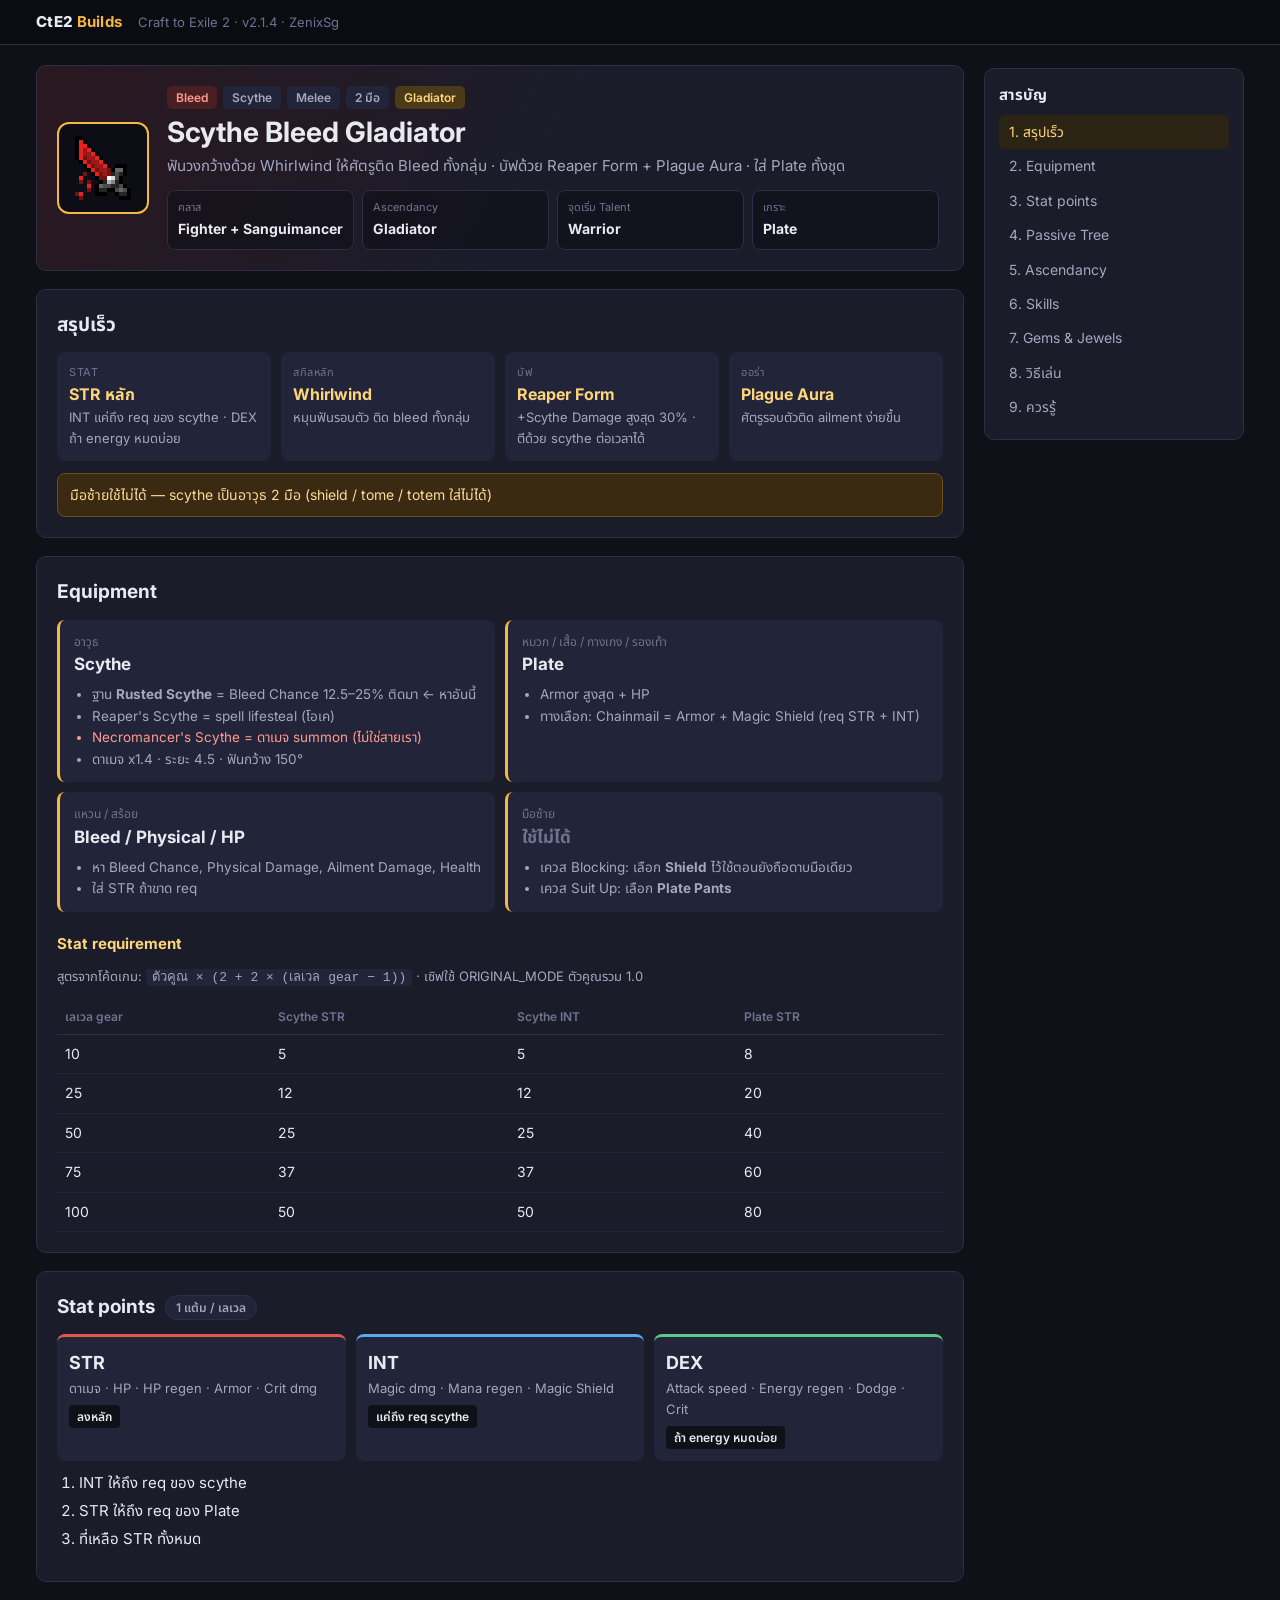
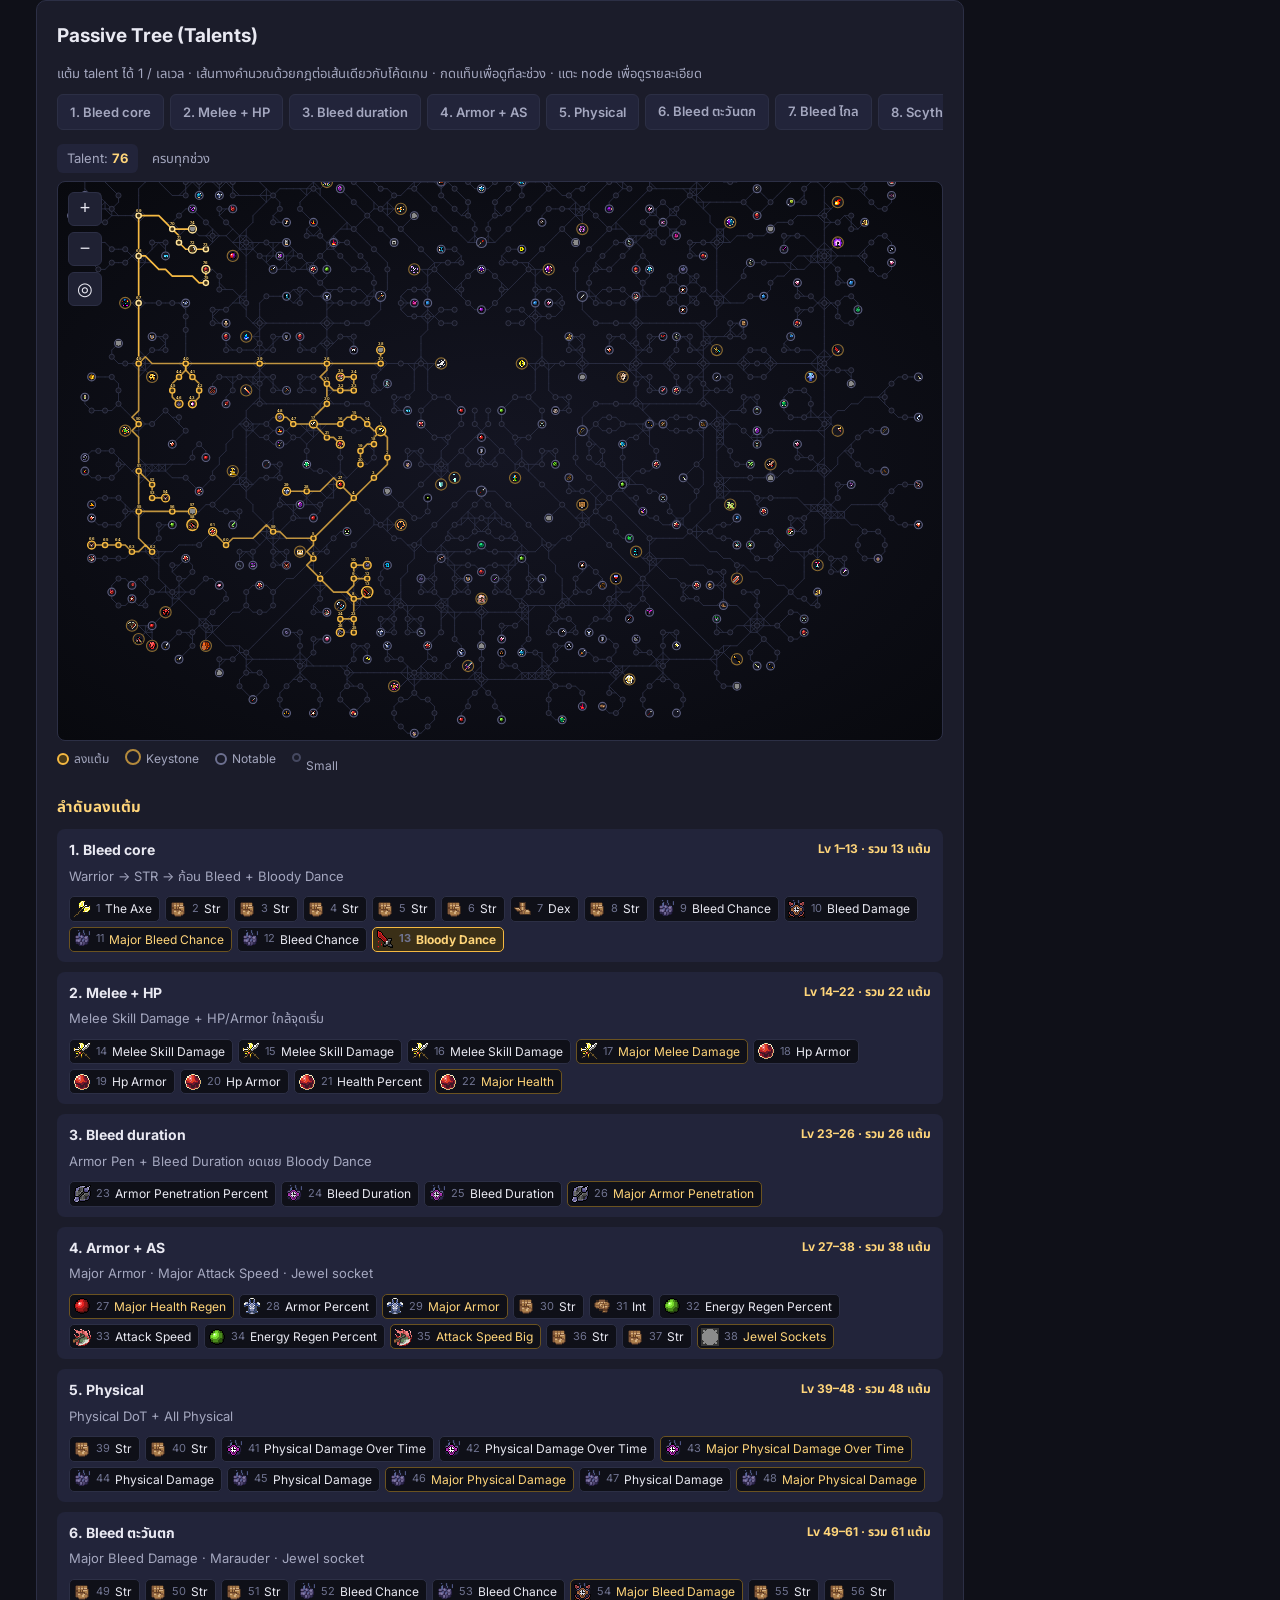
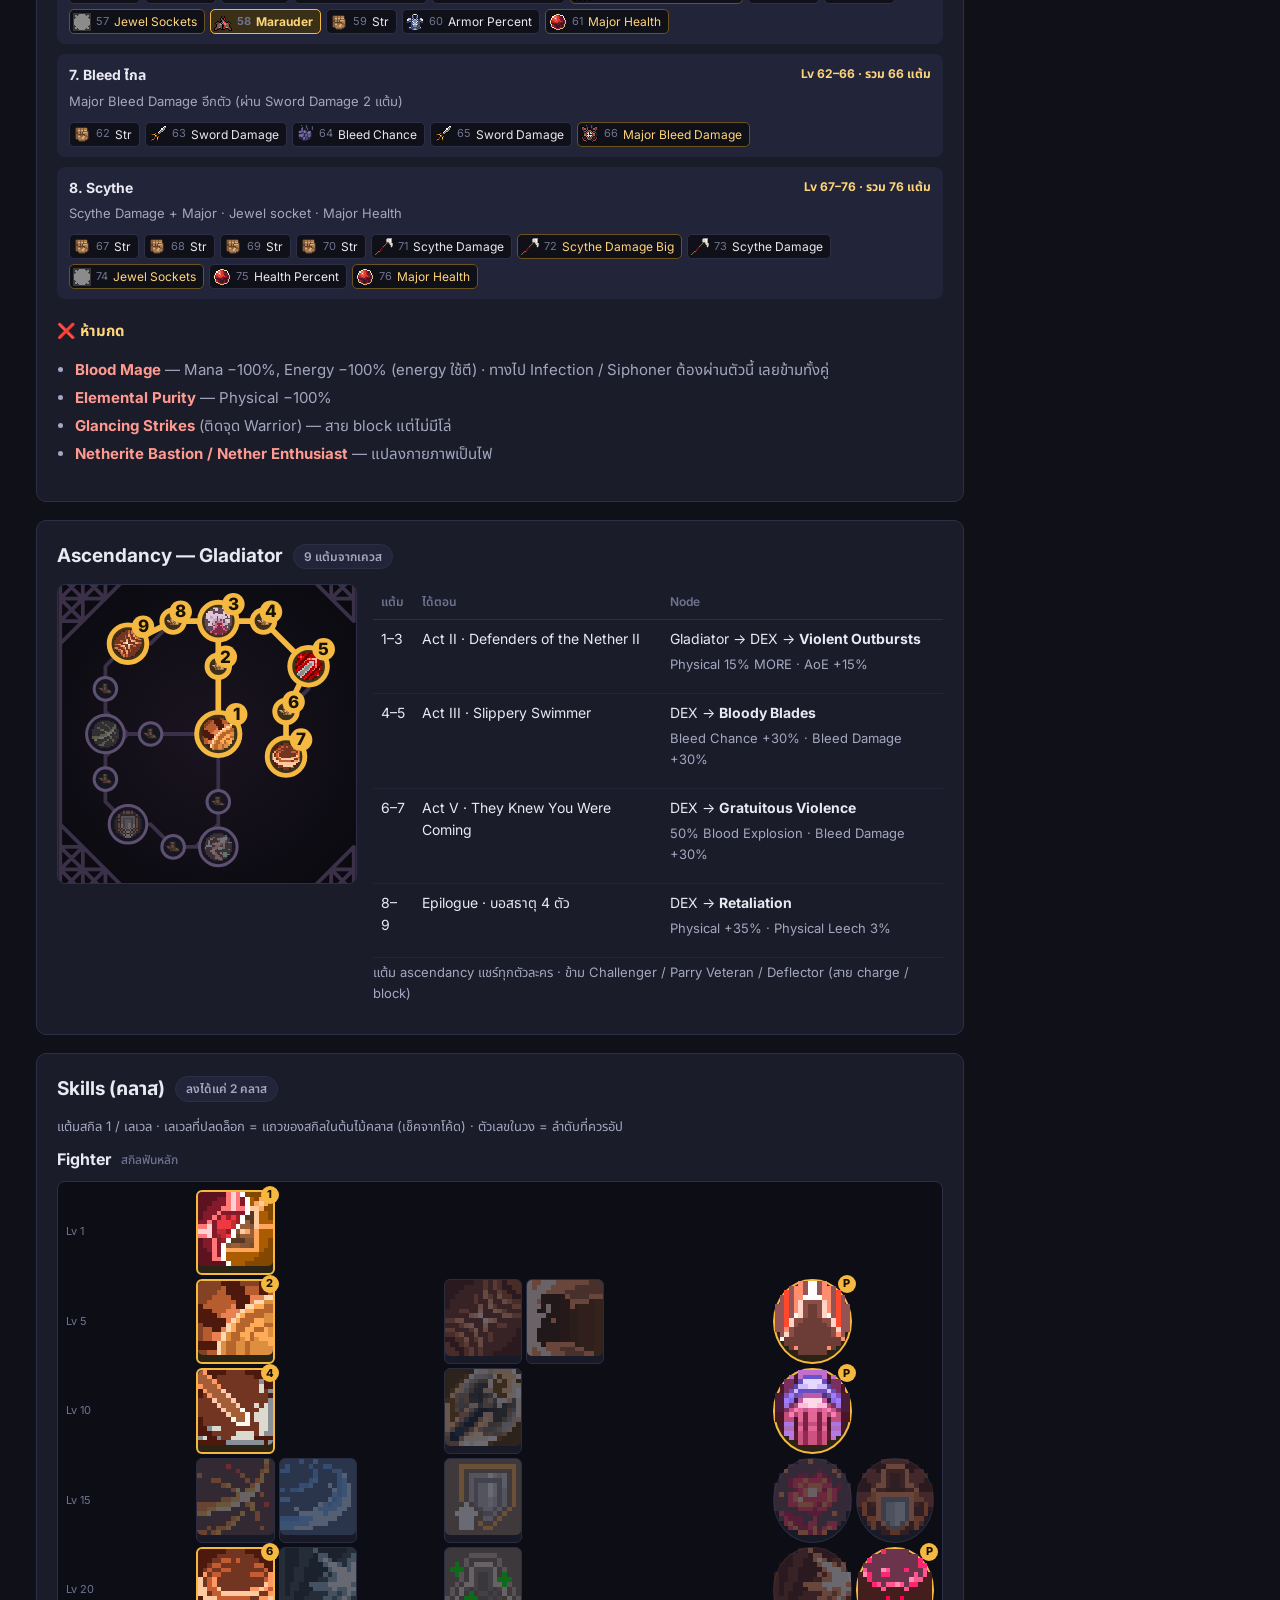
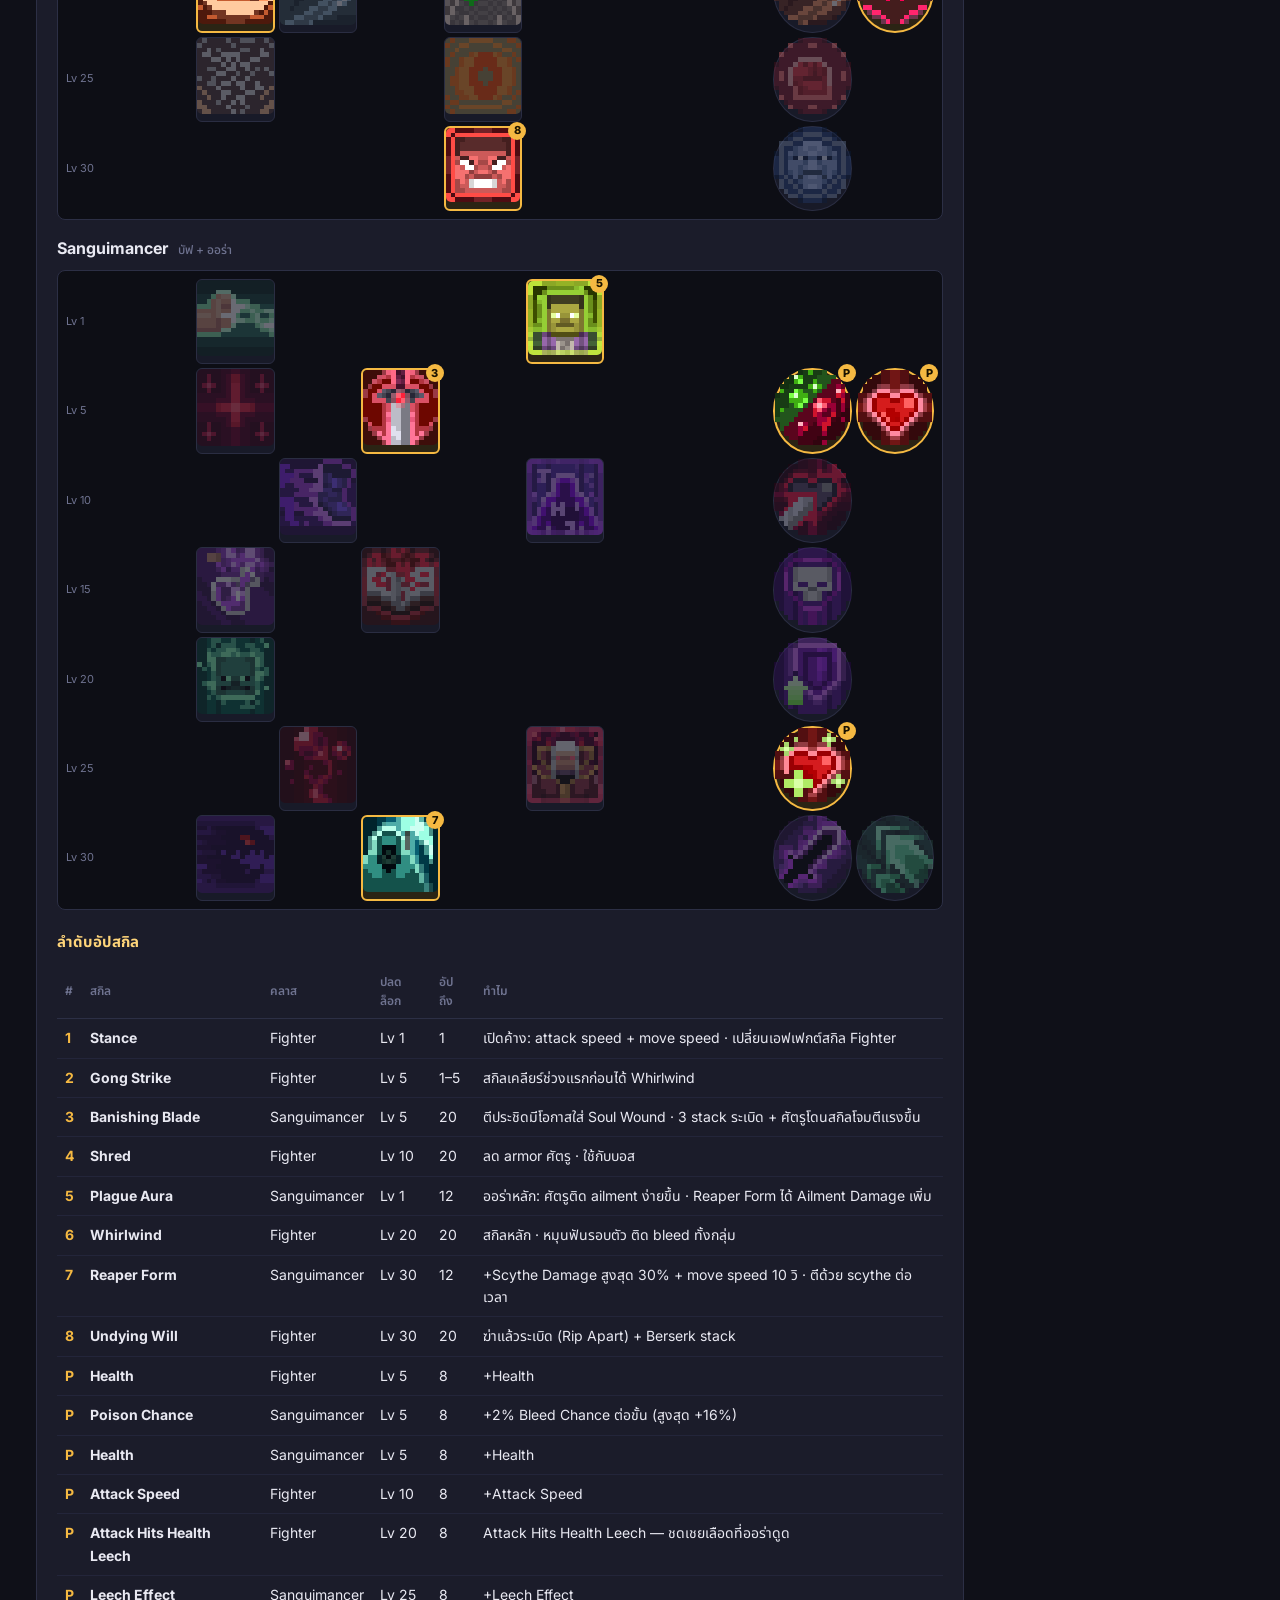
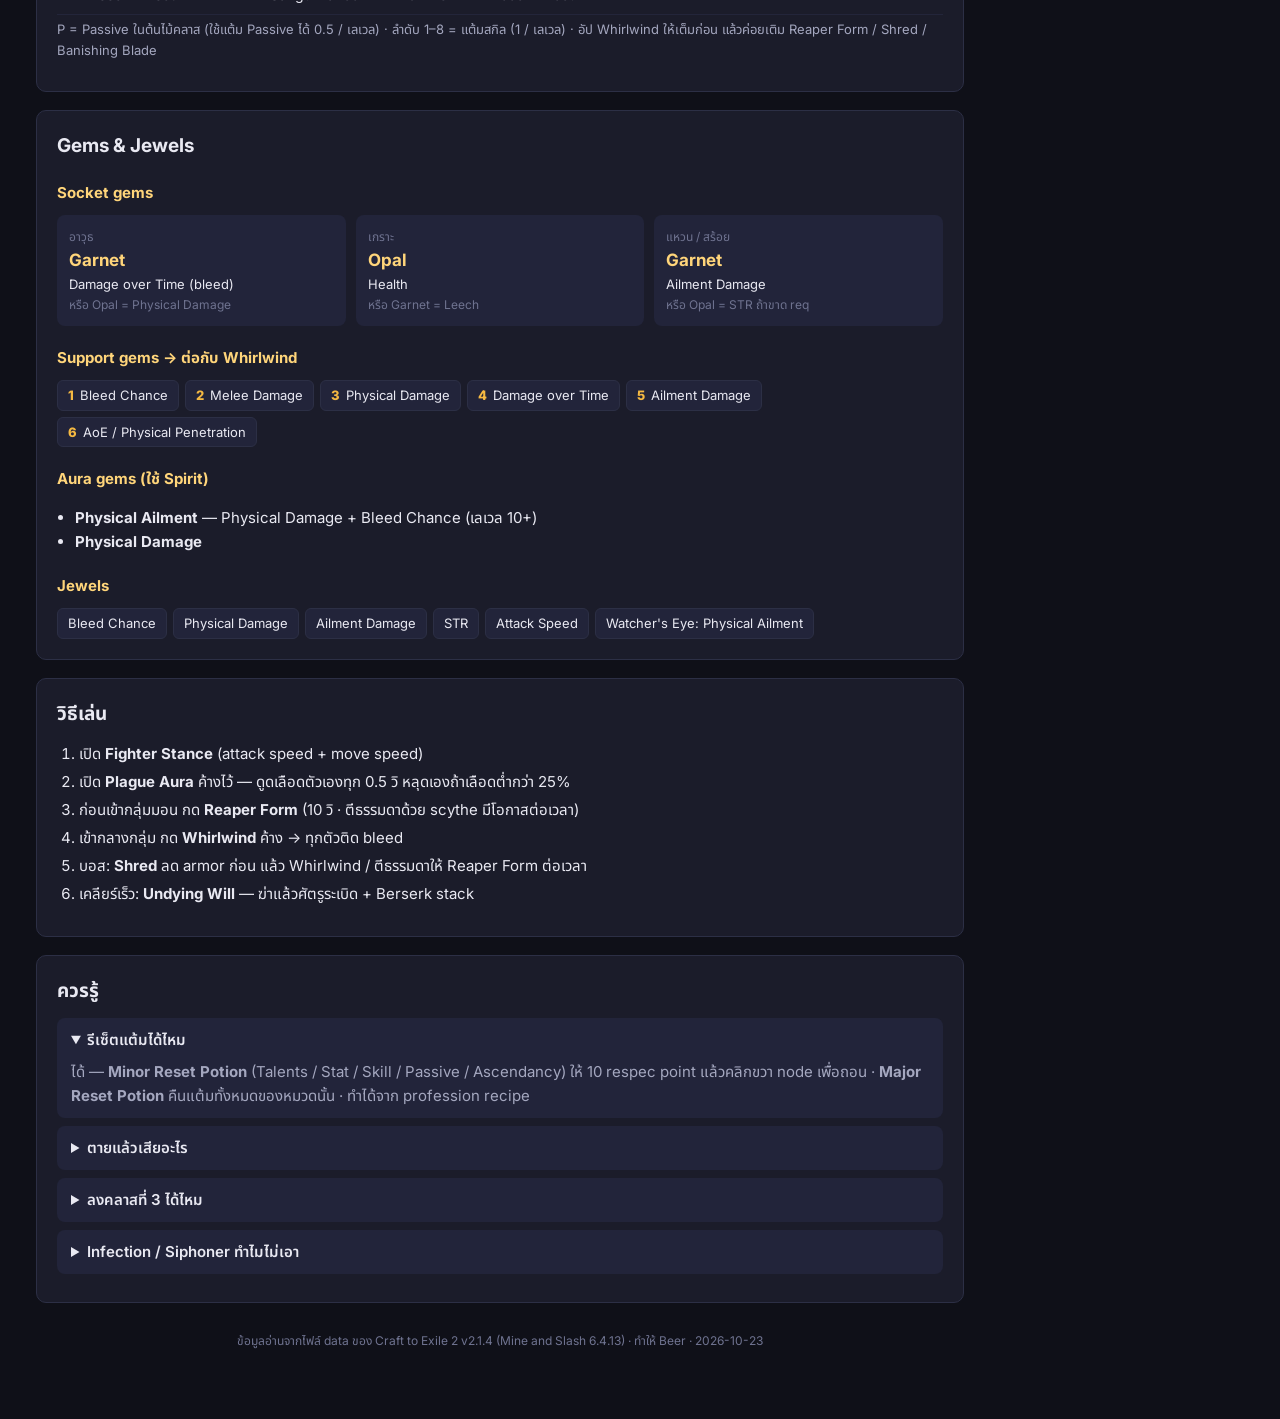
==== index.html @ 832d6544 "CtE2 scythe bleed gladiator build page Co-Authored-By: Claude Opus 5.5 <noreply@anthropic.com>" ====
<!doctype html>
<html lang="th">
<head>
<meta charset="utf-8">
<meta name="viewport" content="width=device-width, initial-scale=1">
<title>Scythe Bleed Gladiator — CtE2</title>
<meta name="description" content="Craft to Exile 2 build: Scythe Bleed Gladiator (Fighter + Sanguimancer)">
<link rel="preconnect" href="https://fonts.googleapis.com">
<link href="https://fonts.googleapis.com/css2?family=Inter:wght@400;500;600;700;800&family=Noto+Sans+Thai:wght@400;500;600;700&display=swap" rel="stylesheet">
<link rel="stylesheet" href="style.css">
</head>
<body>
<header class="topbar">
  <div class="topbar-in">
    <span class="logo">CtE2 <b>Builds</b></span>
    <span class="crumb">Craft to Exile 2 · v2.1.4 · ZenixSg</span>
  </div>
</header>

<div class="layout">
<main>
  <section class="hero card">
    <div class="hero-icon"><img id="heroIcon" alt=""></div>
    <div class="hero-txt">
      <div class="tags"><span class="tag red">Bleed</span><span class="tag">Scythe</span><span class="tag">Melee</span><span class="tag">2 มือ</span><span class="tag gold">Gladiator</span></div>
      <h1>Scythe Bleed Gladiator</h1>
      <p class="sub">ฟันวงกว้างด้วย Whirlwind ให้ศัตรูติด Bleed ทั้งกลุ่ม · บัฟด้วย Reaper Form + Plague Aura · ใส่ Plate ทั้งชุด</p>
      <div class="meta">
        <div><span>คลาส</span><b>Fighter + Sanguimancer</b></div>
        <div><span>Ascendancy</span><b>Gladiator</b></div>
        <div><span>จุดเริ่ม Talent</span><b>Warrior</b></div>
        <div><span>เกราะ</span><b>Plate</b></div>
      </div>
    </div>
  </section>

  <section id="summary" class="card">
    <h2>สรุปเร็ว</h2>
    <div class="grid4">
      <div class="mini"><div class="k">Stat</div><div class="v">STR หลัก</div><div class="d">INT แค่ถึง req ของ scythe · DEX ถ้า energy หมดบ่อย</div></div>
      <div class="mini"><div class="k">สกิลหลัก</div><div class="v">Whirlwind</div><div class="d">หมุนฟันรอบตัว ติด bleed ทั้งกลุ่ม</div></div>
      <div class="mini"><div class="k">บัฟ</div><div class="v">Reaper Form</div><div class="d">+Scythe Damage สูงสุด 30% · ตีด้วย scythe ต่อเวลาได้</div></div>
      <div class="mini"><div class="k">ออร่า</div><div class="v">Plague Aura</div><div class="d">ศัตรูรอบตัวติด ailment ง่ายขึ้น</div></div>
    </div>
    <div class="note warn">มือซ้ายใช้ไม่ได้ — scythe เป็นอาวุธ 2 มือ (shield / tome / totem ใส่ไม่ได้)</div>
  </section>

  <section id="equipment" class="card">
    <h2>Equipment</h2>
    <div class="gear">
      <div class="slot"><div class="sl">อาวุธ</div><div class="sn">Scythe</div><ul><li>ฐาน <b>Rusted Scythe</b> = Bleed Chance 12.5–25% ติดมา ← หาอันนี้</li><li>Reaper's Scythe = spell lifesteal (โอเค)</li><li class="bad">Necromancer's Scythe = ดาเมจ summon (ไม่ใช่สายเรา)</li><li>ดาเมจ x1.4 · ระยะ 4.5 · ฟันกว้าง 150°</li></ul></div>
      <div class="slot"><div class="sl">หมวก / เสื้อ / กางเกง / รองเท้า</div><div class="sn">Plate</div><ul><li>Armor สูงสุด + HP</li><li>ทางเลือก: Chainmail = Armor + Magic Shield (req STR + INT)</li></ul></div>
      <div class="slot"><div class="sl">แหวน / สร้อย</div><div class="sn">Bleed / Physical / HP</div><ul><li>หา Bleed Chance, Physical Damage, Ailment Damage, Health</li><li>ใส่ STR ถ้าขาด req</li></ul></div>
      <div class="slot"><div class="sl">มือซ้าย</div><div class="sn dim">ใช้ไม่ได้</div><ul><li>เควส Blocking: เลือก <b>Shield</b> ไว้ใช้ตอนยังถือดาบมือเดียว</li><li>เควส Suit Up: เลือก <b>Plate Pants</b></li></ul></div>
    </div>
    <h3>Stat requirement</h3>
    <p class="small">สูตรจากโค้ดเกม: <code>ตัวคูณ × (2 + 2 × (เลเวล gear − 1))</code> · เซิฟใช้ ORIGINAL_MODE ตัวคูณรวม 1.0</p>
    <div class="tablewrap"><table class="tbl">
      <thead><tr><th>เลเวล gear</th><th>Scythe STR</th><th>Scythe INT</th><th>Plate STR</th></tr></thead>
      <tbody><tr><td>10</td><td>5</td><td>5</td><td>8</td></tr><tr><td>25</td><td>12</td><td>12</td><td>20</td></tr><tr><td>50</td><td>25</td><td>25</td><td>40</td></tr><tr><td>75</td><td>37</td><td>37</td><td>60</td></tr><tr><td>100</td><td>50</td><td>50</td><td>80</td></tr></tbody>
    </table></div>
  </section>

  <section id="stats" class="card">
    <h2>Stat points <span class="pill">1 แต้ม / เลเวล</span></h2>
    <div class="statrow">
      <div class="st str"><b>STR</b><span>ดาเมจ · HP · HP regen · Armor · Crit dmg</span><em>ลงหลัก</em></div>
      <div class="st int"><b>INT</b><span>Magic dmg · Mana regen · Magic Shield</span><em>แค่ถึง req scythe</em></div>
      <div class="st dex"><b>DEX</b><span>Attack speed · Energy regen · Dodge · Crit</span><em>ถ้า energy หมดบ่อย</em></div>
    </div>
    <ol class="steps"><li>INT ให้ถึง req ของ scythe</li><li>STR ให้ถึง req ของ Plate</li><li>ที่เหลือ STR ทั้งหมด</li></ol>
  </section>

  <section id="tree" class="card">
    <h2>Passive Tree (Talents)</h2>
    <p class="small">แต้ม talent ได้ 1 / เลเวล · เส้นทางคำนวณด้วยกฎต่อเส้นเดียวกับโค้ดเกม · กดแท็บเพื่อดูทีละช่วง · แตะ node เพื่อดูรายละเอียด</p>
    <div class="tabs" id="phaseTabs"></div>
    <div class="counter"><span>Talent: <b id="ptCount">0</b></span><span id="phaseDesc"></span></div>
    <div class="treebox" id="treeBox">
      <div class="zoom"><button data-z="in" aria-label="ซูมเข้า">+</button><button data-z="out" aria-label="ซูมออก">−</button><button data-z="fit" aria-label="จัดกลาง">◎</button></div>
      <svg id="treeSvg" xmlns="http://www.w3.org/2000/svg"></svg>
    </div>
    <div class="legend"><span><i class="lg alloc"></i>ลงแต้ม</span><span><i class="lg major"></i>Keystone</span><span><i class="lg notable"></i>Notable</span><span><i class="lg small"></i>Small</span></div>
    <h3>ลำดับลงแต้ม</h3>
    <div id="orderList" class="order"></div>
    <h3>❌ ห้ามกด</h3>
    <ul class="dont">
      <li><b>Blood Mage</b> — Mana −100%, Energy −100% (energy ใช้ตี) · ทางไป Infection / Siphoner ต้องผ่านตัวนี้ เลยข้ามทั้งคู่</li>
      <li><b>Elemental Purity</b> — Physical −100%</li>
      <li><b>Glancing Strikes</b> (ติดจุด Warrior) — สาย block แต่ไม่มีโล่</li>
      <li><b>Netherite Bastion / Nether Enthusiast</b> — แปลงกายภาพเป็นไฟ</li>
    </ul>
  </section>

  <section id="ascendancy" class="card">
    <h2>Ascendancy — Gladiator <span class="pill">9 แต้มจากเควส</span></h2>
    <div class="ascwrap">
      <svg id="ascSvg" xmlns="http://www.w3.org/2000/svg"></svg>
      <div class="ascinfo">
        <table class="tbl">
          <thead><tr><th>แต้ม</th><th>ได้ตอน</th><th>Node</th></tr></thead>
          <tbody>
            <tr><td>1–3</td><td>Act II · Defenders of the Nether II</td><td>Gladiator → DEX → <b>Violent Outbursts</b><div class="small">Physical 15% MORE · AoE +15%</div></td></tr>
            <tr><td>4–5</td><td>Act III · Slippery Swimmer</td><td>DEX → <b>Bloody Blades</b><div class="small">Bleed Chance +30% · Bleed Damage +30%</div></td></tr>
            <tr><td>6–7</td><td>Act V · They Knew You Were Coming</td><td>DEX → <b>Gratuitous Violence</b><div class="small">50% Blood Explosion · Bleed Damage +30%</div></td></tr>
            <tr><td>8–9</td><td>Epilogue · บอสธาตุ 4 ตัว</td><td>DEX → <b>Retaliation</b><div class="small">Physical +35% · Physical Leech 3%</div></td></tr>
          </tbody>
        </table>
        <p class="small">แต้ม ascendancy แชร์ทุกตัวละคร · ข้าม Challenger / Parry Veteran / Deflector (สาย charge / block)</p>
      </div>
    </div>
  </section>

  <section id="skills" class="card">
    <h2>Skills (คลาส) <span class="pill">ลงได้แค่ 2 คลาส</span></h2>
    <p class="small">แต้มสกิล 1 / เลเวล · เลเวลที่ปลดล็อก = แถวของสกิลในต้นไม้คลาส (เช็คจากโค้ด) · ตัวเลขในวง = ลำดับที่ควรอัป</p>
    <div id="schools"></div>
    <h3>ลำดับอัปสกิล</h3>
    <div class="tablewrap"><table class="tbl" id="skillPrio"></table></div>
  </section>

  <section id="gems" class="card">
    <h2>Gems &amp; Jewels</h2>
    <h3>Socket gems</h3>
    <div class="gemgrid">
      <div class="gem"><div class="gs">อาวุธ</div><b>Garnet</b><span>Damage over Time (bleed)</span><em>หรือ Opal = Physical Damage</em></div>
      <div class="gem"><div class="gs">เกราะ</div><b>Opal</b><span>Health</span><em>หรือ Garnet = Leech</em></div>
      <div class="gem"><div class="gs">แหวน / สร้อย</div><b>Garnet</b><span>Ailment Damage</span><em>หรือ Opal = STR ถ้าขาด req</em></div>
    </div>
    <h3>Support gems → ต่อกับ Whirlwind</h3>
    <ol class="chips"><li>Bleed Chance</li><li>Melee Damage</li><li>Physical Damage</li><li>Damage over Time</li><li>Ailment Damage</li><li>AoE / Physical Penetration</li></ol>
    <h3>Aura gems (ใช้ Spirit)</h3>
    <ul class="plain"><li><b>Physical Ailment</b> — Physical Damage + Bleed Chance (เลเวล 10+)</li><li><b>Physical Damage</b></li></ul>
    <h3>Jewels</h3>
    <ul class="chips"><li>Bleed Chance</li><li>Physical Damage</li><li>Ailment Damage</li><li>STR</li><li>Attack Speed</li><li>Watcher's Eye: Physical Ailment</li></ul>
  </section>

  <section id="howto" class="card">
    <h2>วิธีเล่น</h2>
    <ol class="steps">
      <li>เปิด <b>Fighter Stance</b> (attack speed + move speed)</li>
      <li>เปิด <b>Plague Aura</b> ค้างไว้ — ดูดเลือดตัวเองทุก 0.5 วิ หลุดเองถ้าเลือดต่ำกว่า 25%</li>
      <li>ก่อนเข้ากลุ่มมอน กด <b>Reaper Form</b> (10 วิ · ตีธรรมดาด้วย scythe มีโอกาสต่อเวลา)</li>
      <li>เข้ากลางกลุ่ม กด <b>Whirlwind</b> ค้าง → ทุกตัวติด bleed</li>
      <li>บอส: <b>Shred</b> ลด armor ก่อน แล้ว Whirlwind / ตีธรรมดาให้ Reaper Form ต่อเวลา</li>
      <li>เคลียร์เร็ว: <b>Undying Will</b> — ฆ่าแล้วศัตรูระเบิด + Berserk stack</li>
    </ol>
  </section>

  <section id="faq" class="card">
    <h2>ควรรู้</h2>
    <details open><summary>รีเซ็ตแต้มได้ไหม</summary><p>ได้ — <b>Minor Reset Potion</b> (Talents / Stat / Skill / Passive / Ascendancy) ให้ 10 respec point แล้วคลิกขวา node เพื่อถอน · <b>Major Reset Potion</b> คืนแต้มทั้งหมดของหมวดนั้น · ทำได้จาก profession recipe</p></details>
    <details><summary>ตายแล้วเสียอะไร</summary><p>ไม่เสียของ · ตั้งแต่เลเวล 50 เสีย EXP ก้อนใหญ่</p></details>
    <details><summary>ลงคลาสที่ 3 ได้ไหม</summary><p>ไม่ได้ — เกมขึ้น "You can't spend points in more than 2 classes."</p></details>
    <details><summary>Infection / Siphoner ทำไมไม่เอา</summary><p>ทางเดียวที่ไปถึงต้องผ่าน Blood Mage ซึ่งลด Mana และ Energy 100%</p></details>
  </section>

  <footer class="foot">ข้อมูลอ่านจากไฟล์ data ของ Craft to Exile 2 v2.1.4 (Mine and Slash 6.4.13) · ทำให้ Beer · 2026-10-23</footer>
</main>

<aside class="toc">
  <div class="card sticky">
    <div class="toct">สารบัญ</div>
    <a href="#summary">1. สรุปเร็ว</a>
    <a href="#equipment">2. Equipment</a>
    <a href="#stats">3. Stat points</a>
    <a href="#tree">4. Passive Tree</a>
    <a href="#ascendancy">5. Ascendancy</a>
    <a href="#skills">6. Skills</a>
    <a href="#gems">7. Gems &amp; Jewels</a>
    <a href="#howto">8. วิธีเล่น</a>
    <a href="#faq">9. ควรรู้</a>
  </div>
</aside>
</div>
<div id="tip" class="tip" hidden></div>
<script src="data.js"></script>
<script src="app.js"></script>
</body>
</html>
---- style.css ----
:root{
  --bg:#0f1018;--bg2:#151622;--card:#1b1c2a;--card2:#22243a;--line:#2c2f45;
  --tx:#e9e9f2;--tx2:#a4a7bf;--tx3:#6f7390;
  --gold:#f5b942;--gold2:#ffd57a;--red:#e2574c;--blue:#5aa8f0;--green:#5cc98a;
  --str:#e2574c;--int:#5aa8f0;--dex:#5cc98a;
}
*{box-sizing:border-box}
html{scroll-behavior:smooth}
body{margin:0;background:var(--bg);color:var(--tx);font:15px/1.6 Inter,"Noto Sans Thai",system-ui,sans-serif}
a{color:var(--gold)}
code{background:var(--card2);padding:1px 6px;border-radius:4px;font-size:13px}
.topbar{position:sticky;top:0;z-index:20;background:#0b0c13ee;backdrop-filter:blur(6px);border-bottom:1px solid var(--line)}
.topbar-in{max-width:1240px;margin:0 auto;padding:10px 16px;display:flex;gap:16px;align-items:center}
.logo{font-weight:800;letter-spacing:.3px}.logo b{color:var(--gold)}
.crumb{color:var(--tx3);font-size:13px}
.layout{max-width:1240px;margin:0 auto;padding:20px 16px 60px;display:grid;grid-template-columns:minmax(0,1fr) 260px;gap:20px}
main{min-width:0}
.card{background:var(--card);border:1px solid var(--line);border-radius:10px;padding:20px;margin-bottom:18px}
h1{font-size:28px;margin:6px 0 4px;line-height:1.25}
h2{font-size:19px;margin:0 0 12px;display:flex;align-items:center;gap:10px;flex-wrap:wrap}
h3{font-size:15px;margin:20px 0 10px;color:var(--gold2)}
.small{color:var(--tx2);font-size:13px;margin:4px 0 10px}
.pill{font-size:12px;font-weight:600;background:var(--card2);color:var(--tx2);border:1px solid var(--line);border-radius:20px;padding:2px 10px}
.hero{display:flex;gap:18px;align-items:center;background:linear-gradient(120deg,#2a1820 0%,#1b1c2a 55%)}
.hero-icon{flex:0 0 92px;height:92px;border-radius:12px;background:#0d0e15;border:2px solid var(--gold);display:grid;place-items:center}
.hero-icon img{width:64px;height:64px;image-rendering:pixelated}
.sub{color:var(--tx2);margin:0 0 12px}
.tags{display:flex;gap:6px;flex-wrap:wrap}
.tag{font-size:12px;font-weight:600;padding:2px 9px;border-radius:5px;background:var(--card2);color:var(--tx2)}
.tag.red{background:#4a1f22;color:#ff9a90}.tag.gold{background:#4a3a17;color:var(--gold2)}
.meta{display:grid;grid-template-columns:repeat(4,minmax(0,1fr));gap:8px}
.meta div{background:#0f1018aa;border:1px solid var(--line);border-radius:8px;padding:8px 10px}
.meta span{display:block;font-size:11px;color:var(--tx3)}.meta b{font-size:14px}
.grid4{display:grid;grid-template-columns:repeat(4,minmax(0,1fr));gap:10px}
.mini{background:var(--card2);border-radius:8px;padding:12px}
.mini .k{font-size:11px;color:var(--tx3);text-transform:uppercase;letter-spacing:.5px}
.mini .v{font-weight:700;font-size:16px;color:var(--gold2)}
.mini .d{font-size:13px;color:var(--tx2)}
.note{margin-top:12px;padding:10px 12px;border-radius:8px;font-size:14px}
.note.warn{background:#3a2a12;border:1px solid #6b4d1c;color:#ffd99a}
.gear{display:grid;grid-template-columns:repeat(2,minmax(0,1fr));gap:10px}
.slot{background:var(--card2);border-radius:8px;padding:12px 14px;border-left:3px solid var(--gold)}
.sl{font-size:12px;color:var(--tx3)}.sn{font-weight:700;font-size:17px}.sn.dim{color:var(--tx3)}
.slot ul{margin:6px 0 0;padding-left:18px;font-size:13.5px;color:var(--tx2)}
.slot li.bad{color:#ff9a90}
.tablewrap{overflow-x:auto}
.tbl{width:100%;border-collapse:collapse;font-size:14px}
.tbl th{text-align:left;color:var(--tx3);font-weight:600;font-size:12px;padding:8px;border-bottom:1px solid var(--line)}
.tbl td{padding:8px;border-bottom:1px solid #23253a;vertical-align:top}
.statrow{display:grid;grid-template-columns:repeat(3,minmax(0,1fr));gap:10px}
.st{background:var(--card2);border-radius:8px;padding:12px;border-top:3px solid}
.st.str{border-color:var(--str)}.st.int{border-color:var(--int)}.st.dex{border-color:var(--dex)}
.st b{display:block;font-size:18px}.st span{display:block;font-size:13px;color:var(--tx2)}.st em{display:inline-block;margin-top:6px;font-style:normal;font-size:12px;font-weight:600;background:#0f1018;padding:2px 8px;border-radius:4px}
.steps{padding-left:22px;margin:10px 0}.steps li{margin:4px 0}
.tabs{display:flex;gap:6px;overflow-x:auto;padding-bottom:6px;scrollbar-width:thin}
.tabs button{flex:0 0 auto;background:var(--card2);color:var(--tx2);border:1px solid var(--line);border-radius:6px;padding:7px 12px;font:600 13px Inter,"Noto Sans Thai",sans-serif;cursor:pointer;white-space:nowrap}
.tabs button.on{background:#3a2f17;color:var(--gold2);border-color:var(--gold)}
.counter{display:flex;gap:14px;flex-wrap:wrap;align-items:center;margin:8px 0;font-size:13px;color:var(--tx2)}
.counter span:first-child{background:var(--card2);padding:4px 10px;border-radius:6px}
.counter b{color:var(--gold2)}
.treebox{position:relative;height:560px;background:radial-gradient(ellipse at center,#141522 0%,#08090e 100%);border:1px solid var(--line);border-radius:8px;overflow:hidden;touch-action:none;cursor:grab}
.treebox:active{cursor:grabbing}
#treeSvg{width:100%;height:100%;display:block}
.zoom{position:absolute;left:10px;top:10px;display:flex;flex-direction:column;gap:6px;z-index:2}
.zoom button{width:34px;height:34px;border-radius:6px;border:1px solid var(--line);background:#1f2133;color:var(--tx);font-size:18px;cursor:pointer}
.legend{display:flex;gap:16px;flex-wrap:wrap;font-size:12px;color:var(--tx2);margin-top:8px}
.lg{display:inline-block;width:12px;height:12px;border-radius:50%;vertical-align:-2px;margin-right:5px;border:2px solid}
.lg.alloc{border-color:var(--gold);background:#4a3a17}.lg.major{border-color:#b48a3c;width:16px;height:16px}.lg.notable{border-color:#6d7090}.lg.small{border-color:#454860;width:9px;height:9px}
.order{display:grid;gap:10px}
.ph{background:var(--card2);border-radius:8px;padding:10px 12px}
.ph-h{display:flex;justify-content:space-between;gap:10px;font-weight:700;font-size:14px}
.ph-h span{color:var(--gold2);font-size:12px;white-space:nowrap}
.ph-n{display:flex;flex-wrap:wrap;gap:5px;margin-top:8px}
.nd{display:inline-flex;align-items:center;gap:5px;background:#0f1018;border:1px solid var(--line);border-radius:5px;padding:2px 7px 2px 3px;font-size:12px}
.nd img{width:18px;height:18px;image-rendering:pixelated}
.nd i{font-style:normal;color:var(--tx3);font-size:11px}
.nd.big{border-color:#6b5320;color:var(--gold2)}.nd.key{border-color:var(--gold);background:#3a2f17;color:var(--gold2);font-weight:700}
.dont{padding-left:18px}.dont li{margin:4px 0;color:var(--tx2)}.dont b{color:#ff9a90}
.ascwrap{display:grid;grid-template-columns:300px minmax(0,1fr);gap:16px;align-items:start}
#ascSvg{width:100%;aspect-ratio:1/1;background:radial-gradient(ellipse at center,#1a1420 0%,#09090e 100%);border:1px solid var(--line);border-radius:8px}
.school{margin-bottom:16px}
.school-h{display:flex;align-items:center;gap:10px;font-weight:700;font-size:16px;margin-bottom:8px}
.school-h span{font-size:12px;color:var(--tx3);font-weight:500}
.sgrid{display:grid;grid-template-columns:44px repeat(10,minmax(0,1fr));gap:4px;background:#0d0e15;border:1px solid var(--line);border-radius:8px;padding:8px;overflow-x:auto}
.sgrid .lv{font-size:11px;color:var(--tx3);display:flex;align-items:center}
.sc{aspect-ratio:1/1;position:relative;border-radius:6px}
.sc.has{background:#181a28;border:1px solid #2a2d42;cursor:pointer}
.sc.has img{width:100%;height:100%;image-rendering:pixelated;opacity:.35;border-radius:5px}
.sc.pick{border:2px solid var(--gold);background:#2b2414}
.sc.pick img{opacity:1}
.sc .pr{position:absolute;top:-6px;right:-6px;background:var(--gold);color:#1a1300;font-weight:800;font-size:11px;min-width:18px;height:18px;border-radius:9px;display:grid;place-items:center;padding:0 4px}
.sc.pass{border-radius:50%}
.gemgrid{display:grid;grid-template-columns:repeat(3,minmax(0,1fr));gap:10px}
.gem{background:var(--card2);border-radius:8px;padding:12px}
.gem .gs{font-size:12px;color:var(--tx3)}.gem b{display:block;font-size:17px;color:var(--gold2)}.gem span{display:block;font-size:13px}.gem em{display:block;font-size:12px;color:var(--tx3);font-style:normal}
.chips{display:flex;flex-wrap:wrap;gap:6px;padding:0;margin:0;list-style:none;counter-reset:c}
ol.chips li{counter-increment:c}
ol.chips li::before{content:counter(c);color:var(--gold);font-weight:800;margin-right:6px}
.chips li{background:var(--card2);border:1px solid var(--line);border-radius:6px;padding:4px 10px;font-size:13px}
.plain{padding-left:18px}
details{background:var(--card2);border-radius:8px;padding:10px 14px;margin-bottom:8px}
summary{cursor:pointer;font-weight:600}
details p{color:var(--tx2);margin:8px 0 0}
.toc .sticky{position:sticky;top:68px;padding:14px}
.toct{font-weight:700;margin-bottom:8px}
.toc a{display:block;color:var(--tx2);text-decoration:none;padding:6px 10px;border-radius:6px;font-size:14px}
.toc a:hover,.toc a.on{background:#2b2414;color:var(--gold2)}
.tip{position:fixed;z-index:50;max-width:280px;background:#0b0c13f5;border:1px solid var(--gold);border-radius:8px;padding:10px 12px;font-size:13px;pointer-events:none;box-shadow:0 6px 24px #000a}
.tip .tn{font-weight:700;color:var(--gold2)}.tip .tt{font-size:11px;color:var(--tx3);margin-bottom:4px}.tip ul{margin:4px 0 0;padding-left:16px;color:var(--tx)}.tip .to{margin-top:6px;font-size:12px;color:var(--gold)}
.tip .td{color:var(--tx2);margin-top:4px}
.foot{color:var(--tx3);font-size:12px;text-align:center;padding:10px}
@media (max-width:980px){.layout{grid-template-columns:minmax(0,1fr)}.toc{display:none}}
@media (max-width:720px){
  .meta,.grid4{grid-template-columns:repeat(2,minmax(0,1fr))}
  .gear,.statrow,.gemgrid{grid-template-columns:minmax(0,1fr)}
  .ascwrap{grid-template-columns:minmax(0,1fr)}
  .hero{flex-direction:column;align-items:flex-start}
  .treebox{height:440px}
  .sgrid{grid-template-columns:34px repeat(10,minmax(26px,1fr))}
  h1{font-size:23px}
}
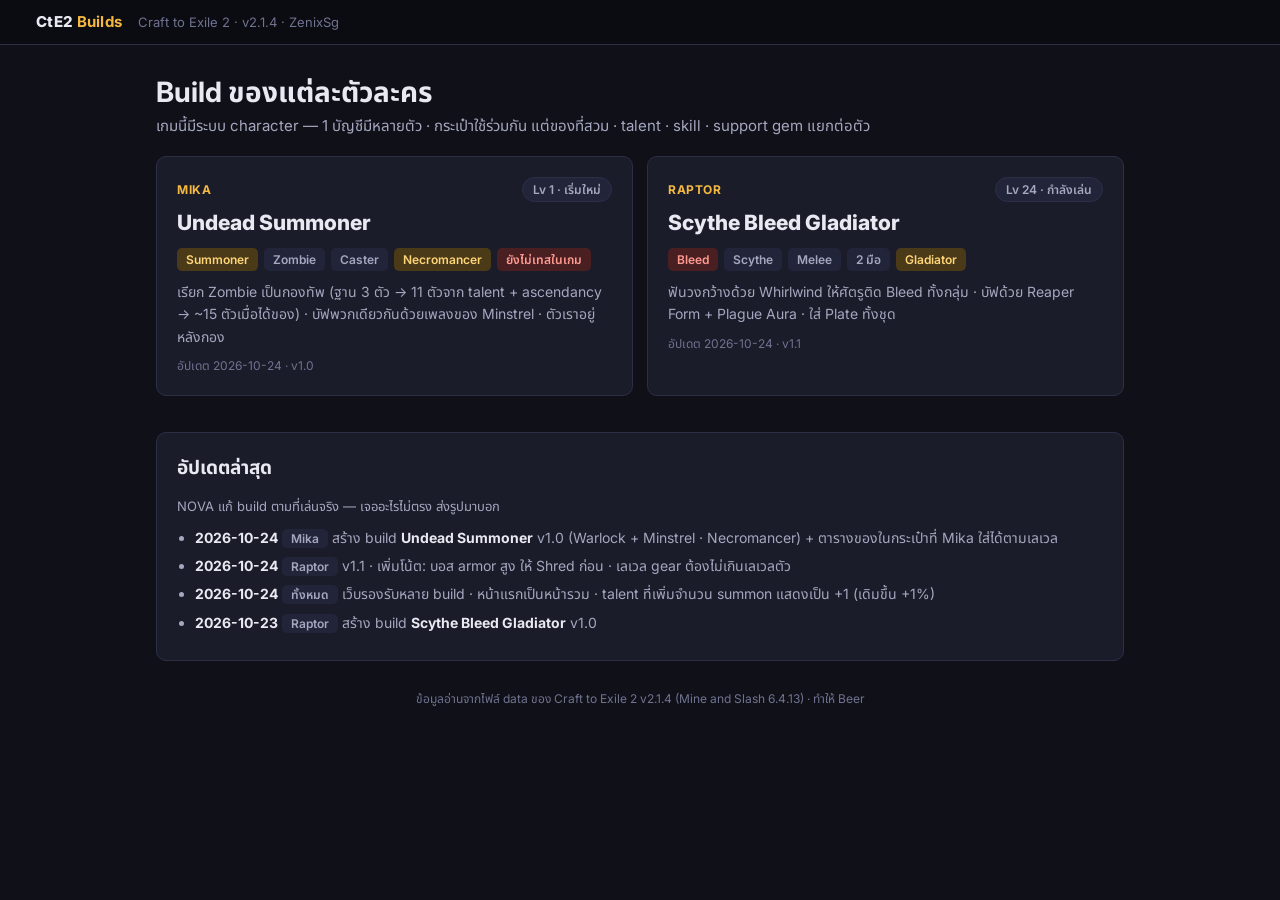
==== commit b4c9dbd0: "Multi-build site: hub page + Mika undead summoner build - index.html is now a hub (build cards + cha" ====
--- a/index.html
+++ b/index.html
@@ -3,178 +3,35 @@
 <head>
 <meta charset="utf-8">
 <meta name="viewport" content="width=device-width, initial-scale=1">
-<title>Scythe Bleed Gladiator — CtE2</title>
-<meta name="description" content="Craft to Exile 2 build: Scythe Bleed Gladiator (Fighter + Sanguimancer)">
+<title>CtE2 Builds</title>
+<meta name="description" content="Craft to Exile 2 builds ของ Beer บนเซิฟ ZenixSg">
 <link rel="preconnect" href="https://fonts.googleapis.com">
 <link href="https://fonts.googleapis.com/css2?family=Inter:wght@400;500;600;700;800&family=Noto+Sans+Thai:wght@400;500;600;700&display=swap" rel="stylesheet">
 <link rel="stylesheet" href="style.css">
 </head>
-<body>
+<body data-page="hub">
 <header class="topbar">
   <div class="topbar-in">
-    <span class="logo">CtE2 <b>Builds</b></span>
+    <a class="logo" href="./">CtE2 <b>Builds</b></a>
     <span class="crumb">Craft to Exile 2 · v2.1.4 · ZenixSg</span>
   </div>
 </header>
-
-<div class="layout">
-<main>
-  <section class="hero card">
-    <div class="hero-icon"><img id="heroIcon" alt=""></div>
-    <div class="hero-txt">
-      <div class="tags"><span class="tag red">Bleed</span><span class="tag">Scythe</span><span class="tag">Melee</span><span class="tag">2 มือ</span><span class="tag gold">Gladiator</span></div>
-      <h1>Scythe Bleed Gladiator</h1>
-      <p class="sub">ฟันวงกว้างด้วย Whirlwind ให้ศัตรูติด Bleed ทั้งกลุ่ม · บัฟด้วย Reaper Form + Plague Aura · ใส่ Plate ทั้งชุด</p>
-      <div class="meta">
-        <div><span>คลาส</span><b>Fighter + Sanguimancer</b></div>
-        <div><span>Ascendancy</span><b>Gladiator</b></div>
-        <div><span>จุดเริ่ม Talent</span><b>Warrior</b></div>
-        <div><span>เกราะ</span><b>Plate</b></div>
-      </div>
-    </div>
+<div class="hubwrap">
+  <h1>Build ของแต่ละตัวละคร</h1>
+  <p class="sub">เกมนี้มีระบบ character — 1 บัญชีมีหลายตัว · กระเป๋าใช้ร่วมกัน แต่ของที่สวม · talent · skill · support gem แยกต่อตัว</p>
+  <div id="buildCards" class="bcards"></div>
+  <section class="card">
+    <h2>อัปเดตล่าสุด</h2>
+    <p class="small">NOVA แก้ build ตามที่เล่นจริง — เจออะไรไม่ตรง ส่งรูปมาบอก</p>
+    <ul id="changelog" class="clog"></ul>
   </section>
-
-  <section id="summary" class="card">
-    <h2>สรุปเร็ว</h2>
-    <div class="grid4">
-      <div class="mini"><div class="k">Stat</div><div class="v">STR หลัก</div><div class="d">INT แค่ถึง req ของ scythe · DEX ถ้า energy หมดบ่อย</div></div>
-      <div class="mini"><div class="k">สกิลหลัก</div><div class="v">Whirlwind</div><div class="d">หมุนฟันรอบตัว ติด bleed ทั้งกลุ่ม</div></div>
-      <div class="mini"><div class="k">บัฟ</div><div class="v">Reaper Form</div><div class="d">+Scythe Damage สูงสุด 30% · ตีด้วย scythe ต่อเวลาได้</div></div>
-      <div class="mini"><div class="k">ออร่า</div><div class="v">Plague Aura</div><div class="d">ศัตรูรอบตัวติด ailment ง่ายขึ้น</div></div>
-    </div>
-    <div class="note warn">มือซ้ายใช้ไม่ได้ — scythe เป็นอาวุธ 2 มือ (shield / tome / totem ใส่ไม่ได้)</div>
-  </section>
-
-  <section id="equipment" class="card">
-    <h2>Equipment</h2>
-    <div class="gear">
-      <div class="slot"><div class="sl">อาวุธ</div><div class="sn">Scythe</div><ul><li>ฐาน <b>Rusted Scythe</b> = Bleed Chance 12.5–25% ติดมา ← หาอันนี้</li><li>Reaper's Scythe = spell lifesteal (โอเค)</li><li class="bad">Necromancer's Scythe = ดาเมจ summon (ไม่ใช่สายเรา)</li><li>ดาเมจ x1.4 · ระยะ 4.5 · ฟันกว้าง 150°</li></ul></div>
-      <div class="slot"><div class="sl">หมวก / เสื้อ / กางเกง / รองเท้า</div><div class="sn">Plate</div><ul><li>Armor สูงสุด + HP</li><li>ทางเลือก: Chainmail = Armor + Magic Shield (req STR + INT)</li></ul></div>
-      <div class="slot"><div class="sl">แหวน / สร้อย</div><div class="sn">Bleed / Physical / HP</div><ul><li>หา Bleed Chance, Physical Damage, Ailment Damage, Health</li><li>ใส่ STR ถ้าขาด req</li></ul></div>
-      <div class="slot"><div class="sl">มือซ้าย</div><div class="sn dim">ใช้ไม่ได้</div><ul><li>เควส Blocking: เลือก <b>Shield</b> ไว้ใช้ตอนยังถือดาบมือเดียว</li><li>เควส Suit Up: เลือก <b>Plate Pants</b></li></ul></div>
-    </div>
-    <h3>Stat requirement</h3>
-    <p class="small">สูตรจากโค้ดเกม: <code>ตัวคูณ × (2 + 2 × (เลเวล gear − 1))</code> · เซิฟใช้ ORIGINAL_MODE ตัวคูณรวม 1.0</p>
-    <div class="tablewrap"><table class="tbl">
-      <thead><tr><th>เลเวล gear</th><th>Scythe STR</th><th>Scythe INT</th><th>Plate STR</th></tr></thead>
-      <tbody><tr><td>10</td><td>5</td><td>5</td><td>8</td></tr><tr><td>25</td><td>12</td><td>12</td><td>20</td></tr><tr><td>50</td><td>25</td><td>25</td><td>40</td></tr><tr><td>75</td><td>37</td><td>37</td><td>60</td></tr><tr><td>100</td><td>50</td><td>50</td><td>80</td></tr></tbody>
-    </table></div>
-  </section>
-
-  <section id="stats" class="card">
-    <h2>Stat points <span class="pill">1 แต้ม / เลเวล</span></h2>
-    <div class="statrow">
-      <div class="st str"><b>STR</b><span>ดาเมจ · HP · HP regen · Armor · Crit dmg</span><em>ลงหลัก</em></div>
-      <div class="st int"><b>INT</b><span>Magic dmg · Mana regen · Magic Shield</span><em>แค่ถึง req scythe</em></div>
-      <div class="st dex"><b>DEX</b><span>Attack speed · Energy regen · Dodge · Crit</span><em>ถ้า energy หมดบ่อย</em></div>
-    </div>
-    <ol class="steps"><li>INT ให้ถึง req ของ scythe</li><li>STR ให้ถึง req ของ Plate</li><li>ที่เหลือ STR ทั้งหมด</li></ol>
-  </section>
-
-  <section id="tree" class="card">
-    <h2>Passive Tree (Talents)</h2>
-    <p class="small">แต้ม talent ได้ 1 / เลเวล · เส้นทางคำนวณด้วยกฎต่อเส้นเดียวกับโค้ดเกม · กดแท็บเพื่อดูทีละช่วง · แตะ node เพื่อดูรายละเอียด</p>
-    <div class="tabs" id="phaseTabs"></div>
-    <div class="counter"><span>Talent: <b id="ptCount">0</b></span><span id="phaseDesc"></span></div>
-    <div class="treebox" id="treeBox">
-      <div class="zoom"><button data-z="in" aria-label="ซูมเข้า">+</button><button data-z="out" aria-label="ซูมออก">−</button><button data-z="fit" aria-label="จัดกลาง">◎</button></div>
-      <svg id="treeSvg" xmlns="http://www.w3.org/2000/svg"></svg>
-    </div>
-    <div class="legend"><span><i class="lg alloc"></i>ลงแต้ม</span><span><i class="lg major"></i>Keystone</span><span><i class="lg notable"></i>Notable</span><span><i class="lg small"></i>Small</span></div>
-    <h3>ลำดับลงแต้ม</h3>
-    <div id="orderList" class="order"></div>
-    <h3>❌ ห้ามกด</h3>
-    <ul class="dont">
-      <li><b>Blood Mage</b> — Mana −100%, Energy −100% (energy ใช้ตี) · ทางไป Infection / Siphoner ต้องผ่านตัวนี้ เลยข้ามทั้งคู่</li>
-      <li><b>Elemental Purity</b> — Physical −100%</li>
-      <li><b>Glancing Strikes</b> (ติดจุด Warrior) — สาย block แต่ไม่มีโล่</li>
-      <li><b>Netherite Bastion / Nether Enthusiast</b> — แปลงกายภาพเป็นไฟ</li>
-    </ul>
-  </section>
-
-  <section id="ascendancy" class="card">
-    <h2>Ascendancy — Gladiator <span class="pill">9 แต้มจากเควส</span></h2>
-    <div class="ascwrap">
-      <svg id="ascSvg" xmlns="http://www.w3.org/2000/svg"></svg>
-      <div class="ascinfo">
-        <table class="tbl">
-          <thead><tr><th>แต้ม</th><th>ได้ตอน</th><th>Node</th></tr></thead>
-          <tbody>
-            <tr><td>1–3</td><td>Act II · Defenders of the Nether II</td><td>Gladiator → DEX → <b>Violent Outbursts</b><div class="small">Physical 15% MORE · AoE +15%</div></td></tr>
-            <tr><td>4–5</td><td>Act III · Slippery Swimmer</td><td>DEX → <b>Bloody Blades</b><div class="small">Bleed Chance +30% · Bleed Damage +30%</div></td></tr>
-            <tr><td>6–7</td><td>Act V · They Knew You Were Coming</td><td>DEX → <b>Gratuitous Violence</b><div class="small">50% Blood Explosion · Bleed Damage +30%</div></td></tr>
-            <tr><td>8–9</td><td>Epilogue · บอสธาตุ 4 ตัว</td><td>DEX → <b>Retaliation</b><div class="small">Physical +35% · Physical Leech 3%</div></td></tr>
-          </tbody>
-        </table>
-        <p class="small">แต้ม ascendancy แชร์ทุกตัวละคร · ข้าม Challenger / Parry Veteran / Deflector (สาย charge / block)</p>
-      </div>
-    </div>
-  </section>
-
-  <section id="skills" class="card">
-    <h2>Skills (คลาส) <span class="pill">ลงได้แค่ 2 คลาส</span></h2>
-    <p class="small">แต้มสกิล 1 / เลเวล · เลเวลที่ปลดล็อก = แถวของสกิลในต้นไม้คลาส (เช็คจากโค้ด) · ตัวเลขในวง = ลำดับที่ควรอัป</p>
-    <div id="schools"></div>
-    <h3>ลำดับอัปสกิล</h3>
-    <div class="tablewrap"><table class="tbl" id="skillPrio"></table></div>
-  </section>
-
-  <section id="gems" class="card">
-    <h2>Gems &amp; Jewels</h2>
-    <h3>Socket gems</h3>
-    <div class="gemgrid">
-      <div class="gem"><div class="gs">อาวุธ</div><b>Garnet</b><span>Damage over Time (bleed)</span><em>หรือ Opal = Physical Damage</em></div>
-      <div class="gem"><div class="gs">เกราะ</div><b>Opal</b><span>Health</span><em>หรือ Garnet = Leech</em></div>
-      <div class="gem"><div class="gs">แหวน / สร้อย</div><b>Garnet</b><span>Ailment Damage</span><em>หรือ Opal = STR ถ้าขาด req</em></div>
-    </div>
-    <h3>Support gems → ต่อกับ Whirlwind</h3>
-    <ol class="chips"><li>Bleed Chance</li><li>Melee Damage</li><li>Physical Damage</li><li>Damage over Time</li><li>Ailment Damage</li><li>AoE / Physical Penetration</li></ol>
-    <h3>Aura gems (ใช้ Spirit)</h3>
-    <ul class="plain"><li><b>Physical Ailment</b> — Physical Damage + Bleed Chance (เลเวล 10+)</li><li><b>Physical Damage</b></li></ul>
-    <h3>Jewels</h3>
-    <ul class="chips"><li>Bleed Chance</li><li>Physical Damage</li><li>Ailment Damage</li><li>STR</li><li>Attack Speed</li><li>Watcher's Eye: Physical Ailment</li></ul>
-  </section>
-
-  <section id="howto" class="card">
-    <h2>วิธีเล่น</h2>
-    <ol class="steps">
-      <li>เปิด <b>Fighter Stance</b> (attack speed + move speed)</li>
-      <li>เปิด <b>Plague Aura</b> ค้างไว้ — ดูดเลือดตัวเองทุก 0.5 วิ หลุดเองถ้าเลือดต่ำกว่า 25%</li>
-      <li>ก่อนเข้ากลุ่มมอน กด <b>Reaper Form</b> (10 วิ · ตีธรรมดาด้วย scythe มีโอกาสต่อเวลา)</li>
-      <li>เข้ากลางกลุ่ม กด <b>Whirlwind</b> ค้าง → ทุกตัวติด bleed</li>
-      <li>บอส: <b>Shred</b> ลด armor ก่อน แล้ว Whirlwind / ตีธรรมดาให้ Reaper Form ต่อเวลา</li>
-      <li>เคลียร์เร็ว: <b>Undying Will</b> — ฆ่าแล้วศัตรูระเบิด + Berserk stack</li>
-    </ol>
-  </section>
-
-  <section id="faq" class="card">
-    <h2>ควรรู้</h2>
-    <details open><summary>รีเซ็ตแต้มได้ไหม</summary><p>ได้ — <b>Minor Reset Potion</b> (Talents / Stat / Skill / Passive / Ascendancy) ให้ 10 respec point แล้วคลิกขวา node เพื่อถอน · <b>Major Reset Potion</b> คืนแต้มทั้งหมดของหมวดนั้น · ทำได้จาก profession recipe</p></details>
-    <details><summary>ตายแล้วเสียอะไร</summary><p>ไม่เสียของ · ตั้งแต่เลเวล 50 เสีย EXP ก้อนใหญ่</p></details>
-    <details><summary>ลงคลาสที่ 3 ได้ไหม</summary><p>ไม่ได้ — เกมขึ้น "You can't spend points in more than 2 classes."</p></details>
-    <details><summary>Infection / Siphoner ทำไมไม่เอา</summary><p>ทางเดียวที่ไปถึงต้องผ่าน Blood Mage ซึ่งลด Mana และ Energy 100%</p></details>
-  </section>
-
-  <footer class="foot">ข้อมูลอ่านจากไฟล์ data ของ Craft to Exile 2 v2.1.4 (Mine and Slash 6.4.13) · ทำให้ Beer · 2026-10-23</footer>
-</main>
-
-<aside class="toc">
-  <div class="card sticky">
-    <div class="toct">สารบัญ</div>
-    <a href="#summary">1. สรุปเร็ว</a>
-    <a href="#equipment">2. Equipment</a>
-    <a href="#stats">3. Stat points</a>
-    <a href="#tree">4. Passive Tree</a>
-    <a href="#ascendancy">5. Ascendancy</a>
-    <a href="#skills">6. Skills</a>
-    <a href="#gems">7. Gems &amp; Jewels</a>
-    <a href="#howto">8. วิธีเล่น</a>
-    <a href="#faq">9. ควรรู้</a>
-  </div>
-</aside>
+  <footer class="foot">ข้อมูลอ่านจากไฟล์ data ของ Craft to Exile 2 v2.1.4 (Mine and Slash 6.4.13) · ทำให้ Beer</footer>
 </div>
 <div id="tip" class="tip" hidden></div>
-<script src="data.js"></script>
+<script src="changelog.js"></script>
+<script src="builds/list.js"></script>
+<script src="builds/summoner.content.js"></script>
+<script src="builds/bleed.content.js"></script>
 <script src="app.js"></script>
 </body>
 </html>
--- a/style.css
+++ b/style.css
@@ -119,3 +119,21 @@
   .sgrid{grid-template-columns:34px repeat(10,minmax(26px,1fr))}
   h1{font-size:23px}
 }
+/* multi-build (2026-10-24) */
+a.logo{color:var(--tx);text-decoration:none}
+.charname{color:var(--tx3);font-weight:600;font-size:.7em}
+.toc .back{margin-top:8px;border-top:1px solid var(--line);padding-top:10px;color:var(--gold)}
+.hubwrap{max-width:1000px;margin:0 auto;padding:24px 16px 60px}
+.bcards{display:grid;grid-template-columns:repeat(2,minmax(0,1fr));gap:14px;margin:18px 0}
+.bcard{display:block;text-decoration:none;color:var(--tx);transition:border-color .15s}
+.bcard:hover{border-color:var(--gold)}
+.bc-top{display:flex;justify-content:space-between;align-items:center}
+.char{font-size:12px;font-weight:700;color:var(--gold);letter-spacing:.5px;text-transform:uppercase}
+.bc-t{font-size:21px;font-weight:800;margin:4px 0 8px}
+.bcard .sub{margin:10px 0 8px;font-size:14px}
+.bc-f{font-size:12px;color:var(--tx3)}
+.clog{padding-left:18px;margin:0}.clog li{margin:6px 0;color:var(--tx2);font-size:14px}.clog b{color:var(--tx)}
+.stash td:first-child{white-space:nowrap}
+.lvb{display:inline-block;background:#3a2f17;color:var(--gold2);border:1px solid var(--gold);border-radius:5px;padding:1px 7px;font-size:12px;font-weight:700}
+.note:not(.warn){background:var(--card2);border:1px solid var(--line);color:var(--tx2)}
+@media (max-width:720px){.bcards{grid-template-columns:minmax(0,1fr)}}
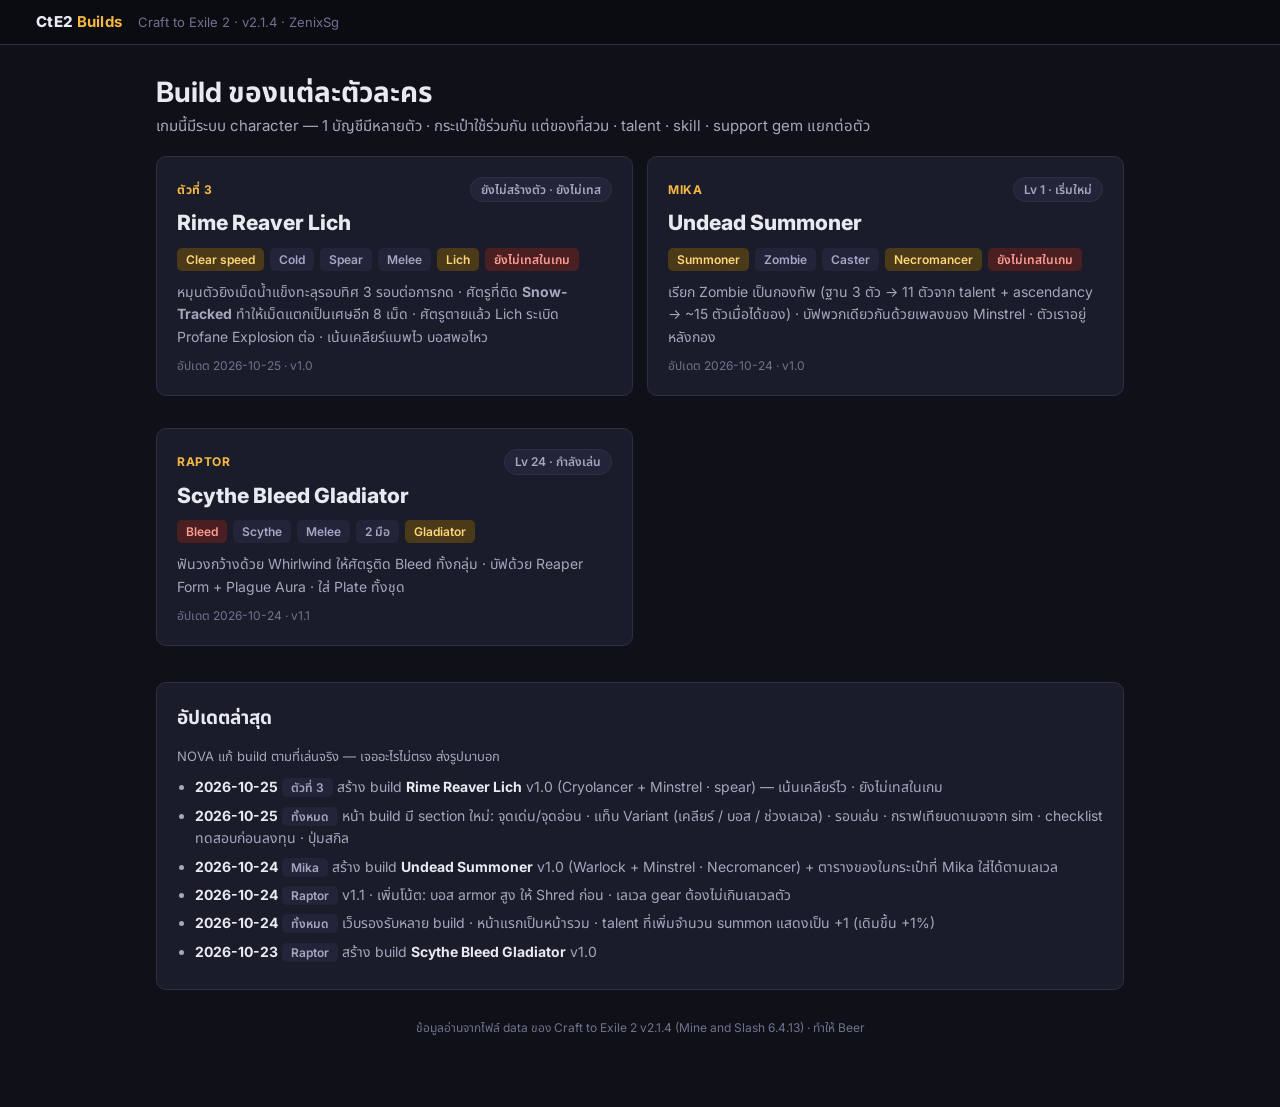
==== commit e00ca407: "Rime Reaver Lich build + strengths/variants/rotation/sim/checklist/keybind sections" ====
--- a/index.html
+++ b/index.html
@@ -30,6 +30,7 @@
 <div id="tip" class="tip" hidden></div>
 <script src="changelog.js"></script>
 <script src="builds/list.js"></script>
+<script src="builds/rime.content.js"></script>
 <script src="builds/summoner.content.js"></script>
 <script src="builds/bleed.content.js"></script>
 <script src="app.js"></script>
--- a/style.css
+++ b/style.css
@@ -137,3 +137,42 @@
 .lvb{display:inline-block;background:#3a2f17;color:var(--gold2);border:1px solid var(--gold);border-radius:5px;padding:1px 7px;font-size:12px;font-weight:700}
 .note:not(.warn){background:var(--card2);border:1px solid var(--line);color:var(--tx2)}
 @media (max-width:720px){.bcards{grid-template-columns:minmax(0,1fr)}}
+/* combo / sim / checklist (2026-10-25) */
+.combo{display:flex;align-items:stretch;gap:6px}
+.cstep{flex:1 1 0;min-width:0;background:var(--card2);border:1px solid var(--line);border-radius:10px;padding:12px;display:flex;flex-direction:column;gap:4px}
+.cstep.main{border-color:var(--gold);background:linear-gradient(180deg,#2b2414 0%,var(--card2) 70%)}
+.cstep .cr{font-size:11px;font-weight:700;letter-spacing:.5px;text-transform:uppercase;color:var(--tx3)}
+.cstep.main .cr{color:var(--gold)}
+.cstep .ci{height:40px}.cstep .ci img{width:40px;height:40px;image-rendering:pixelated;border-radius:6px;background:#0d0e15}
+.cstep b{font-size:15px}.cstep span{font-size:13px;color:var(--tx2)}
+.cstep .share{height:6px;background:#0f1018;border-radius:3px;margin-top:auto;overflow:hidden}
+.cstep .share i{display:block;height:100%;background:var(--gold);border-radius:3px}
+.cstep em{font-style:normal;font-size:12px;color:var(--gold2)}
+.carrow{flex:0 0 auto;align-self:center;color:var(--gold);font-size:26px;font-weight:800}
+.simgrid{display:grid;grid-template-columns:repeat(2,minmax(0,1fr));gap:16px}
+.simh{font-size:12px;font-weight:700;color:var(--tx3);text-transform:uppercase;letter-spacing:.5px;margin-bottom:6px}
+.srow{display:grid;grid-template-columns:minmax(0,1.3fr) minmax(0,1fr) 54px;gap:8px;align-items:center;padding:5px 6px;border-radius:6px;font-size:13px}
+.srow .snm{min-width:0}.srow .snm i{display:block;font-style:normal;font-size:11px;color:var(--tx3);white-space:nowrap;overflow:hidden;text-overflow:ellipsis}
+.srow .sbar{height:10px;background:#0f1018;border-radius:5px;overflow:hidden}
+.srow .sbar i{display:block;height:100%;background:#5d6080;border-radius:5px}
+.srow b{text-align:right;font-variant-numeric:tabular-nums;color:var(--tx2)}
+.srow.me{background:#2b2414}.srow.me .sbar i{background:var(--gold)}.srow.me b,.srow.me .snm{color:var(--gold2);font-weight:700}
+.srow.ref .sbar i{background:var(--blue)}.srow.ref .snm{color:#9cc8f5}
+.check{list-style:none;padding:0;margin:0;display:grid;gap:6px}
+.check label{display:flex;gap:10px;align-items:flex-start;background:var(--card2);border:1px solid var(--line);border-radius:8px;padding:10px 12px;cursor:pointer;font-size:14px}
+.check input{margin-top:3px;accent-color:var(--gold);width:16px;height:16px;flex:0 0 auto}
+.check input:checked+span{color:var(--tx3);text-decoration:line-through}
+.sw{display:grid;grid-template-columns:repeat(2,minmax(0,1fr));gap:12px}
+.sw>div{background:var(--card2);border-radius:8px;padding:12px 14px;border-top:3px solid}
+.sw .pros{border-color:var(--green)}.sw .cons{border-color:var(--red)}
+.swh{font-weight:700;font-size:14px;margin-bottom:4px}.pros .swh{color:var(--green)}.cons .swh{color:#ff9a90}
+.sw ul{margin:0;padding-left:18px;font-size:14px;color:var(--tx2)}.sw li{margin:5px 0}
+.vlist{margin:6px 0 0;padding-left:18px}.vlist li{margin:5px 0}
+.binds{display:grid;grid-template-columns:repeat(auto-fill,minmax(150px,1fr));gap:8px}
+.bind{background:var(--card2);border:1px solid var(--line);border-radius:8px;padding:10px;display:flex;flex-direction:column;gap:2px}
+.bind kbd{align-self:flex-start;font:700 12px Inter,sans-serif;background:#0f1018;border:1px solid var(--gold);color:var(--gold2);border-radius:5px;padding:1px 8px;margin-bottom:4px}
+.bind b{font-size:14px}.bind span{font-size:12px;color:var(--tx3)}
+@media (max-width:720px){
+  .combo{flex-direction:column}.carrow{transform:rotate(90deg);line-height:1}
+  .simgrid,.sw{grid-template-columns:minmax(0,1fr)}
+}
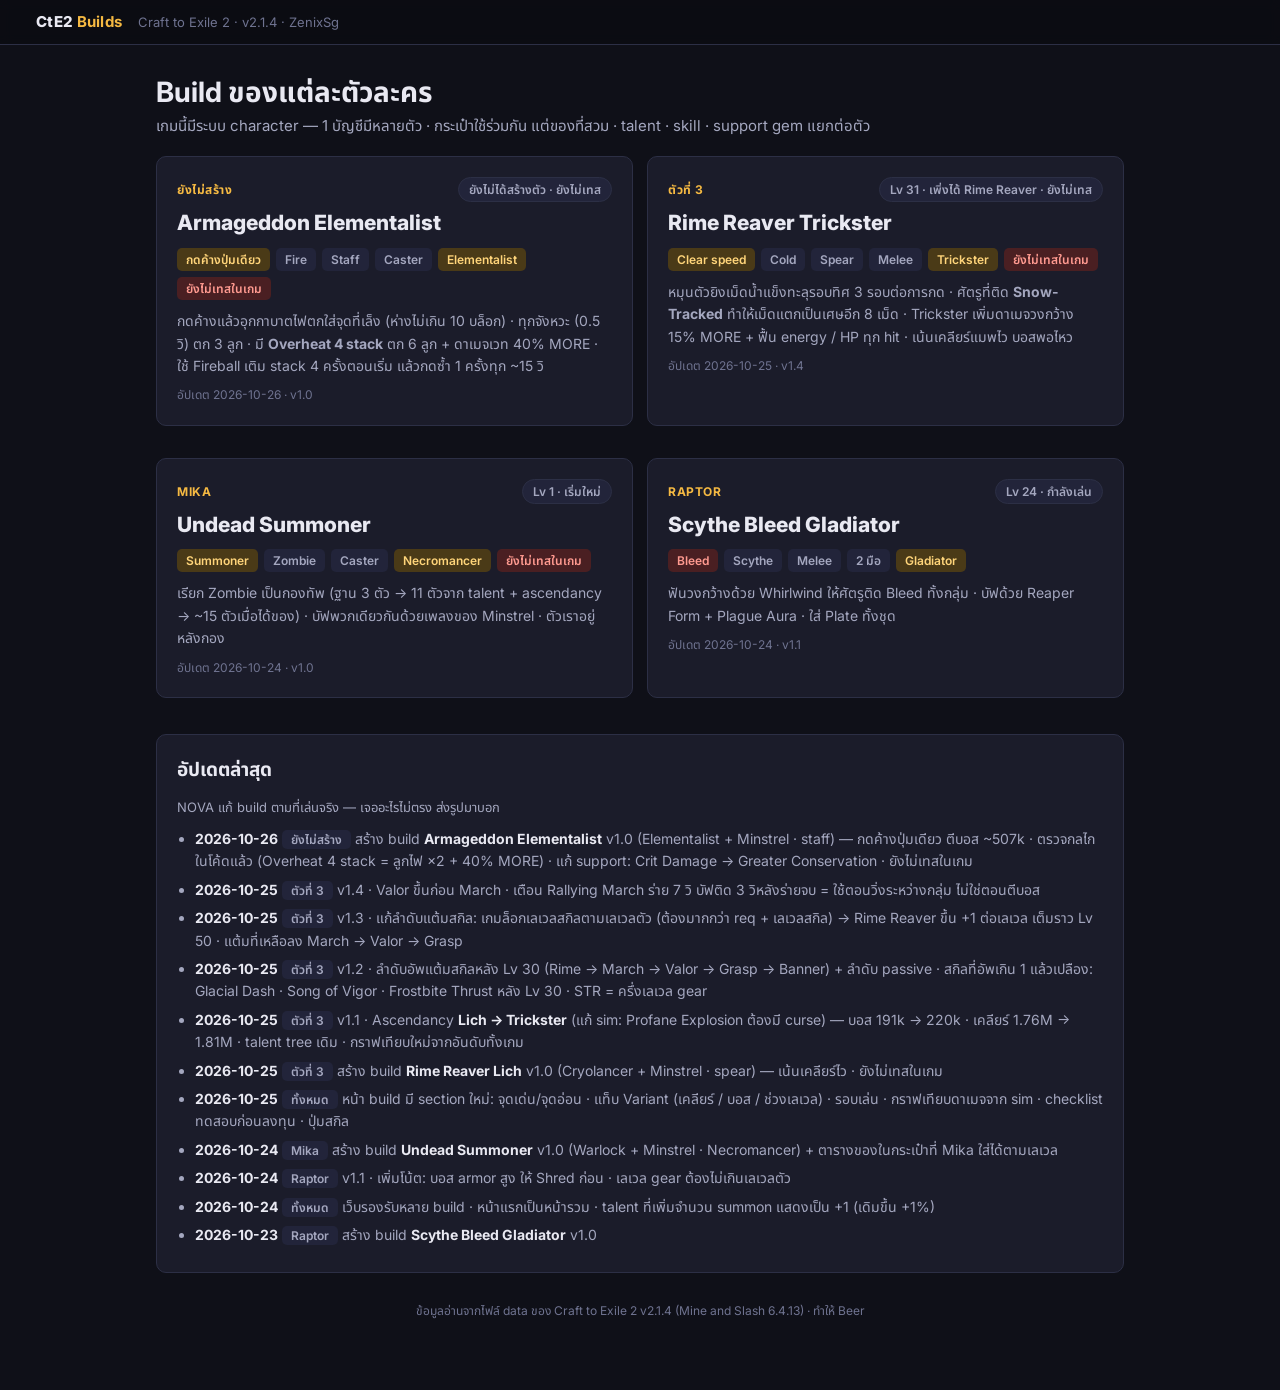
==== commit fd1c6788: "armageddon: new build v1.0 (Elementalist + Minstrel, staff) Co-Authored-By: Claude Opus 5.5 <noreply" ====
--- a/index.html
+++ b/index.html
@@ -30,6 +30,7 @@
 <div id="tip" class="tip" hidden></div>
 <script src="changelog.js"></script>
 <script src="builds/list.js"></script>
+<script src="builds/armageddon.content.js"></script>
 <script src="builds/rime.content.js"></script>
 <script src="builds/summoner.content.js"></script>
 <script src="builds/bleed.content.js"></script>
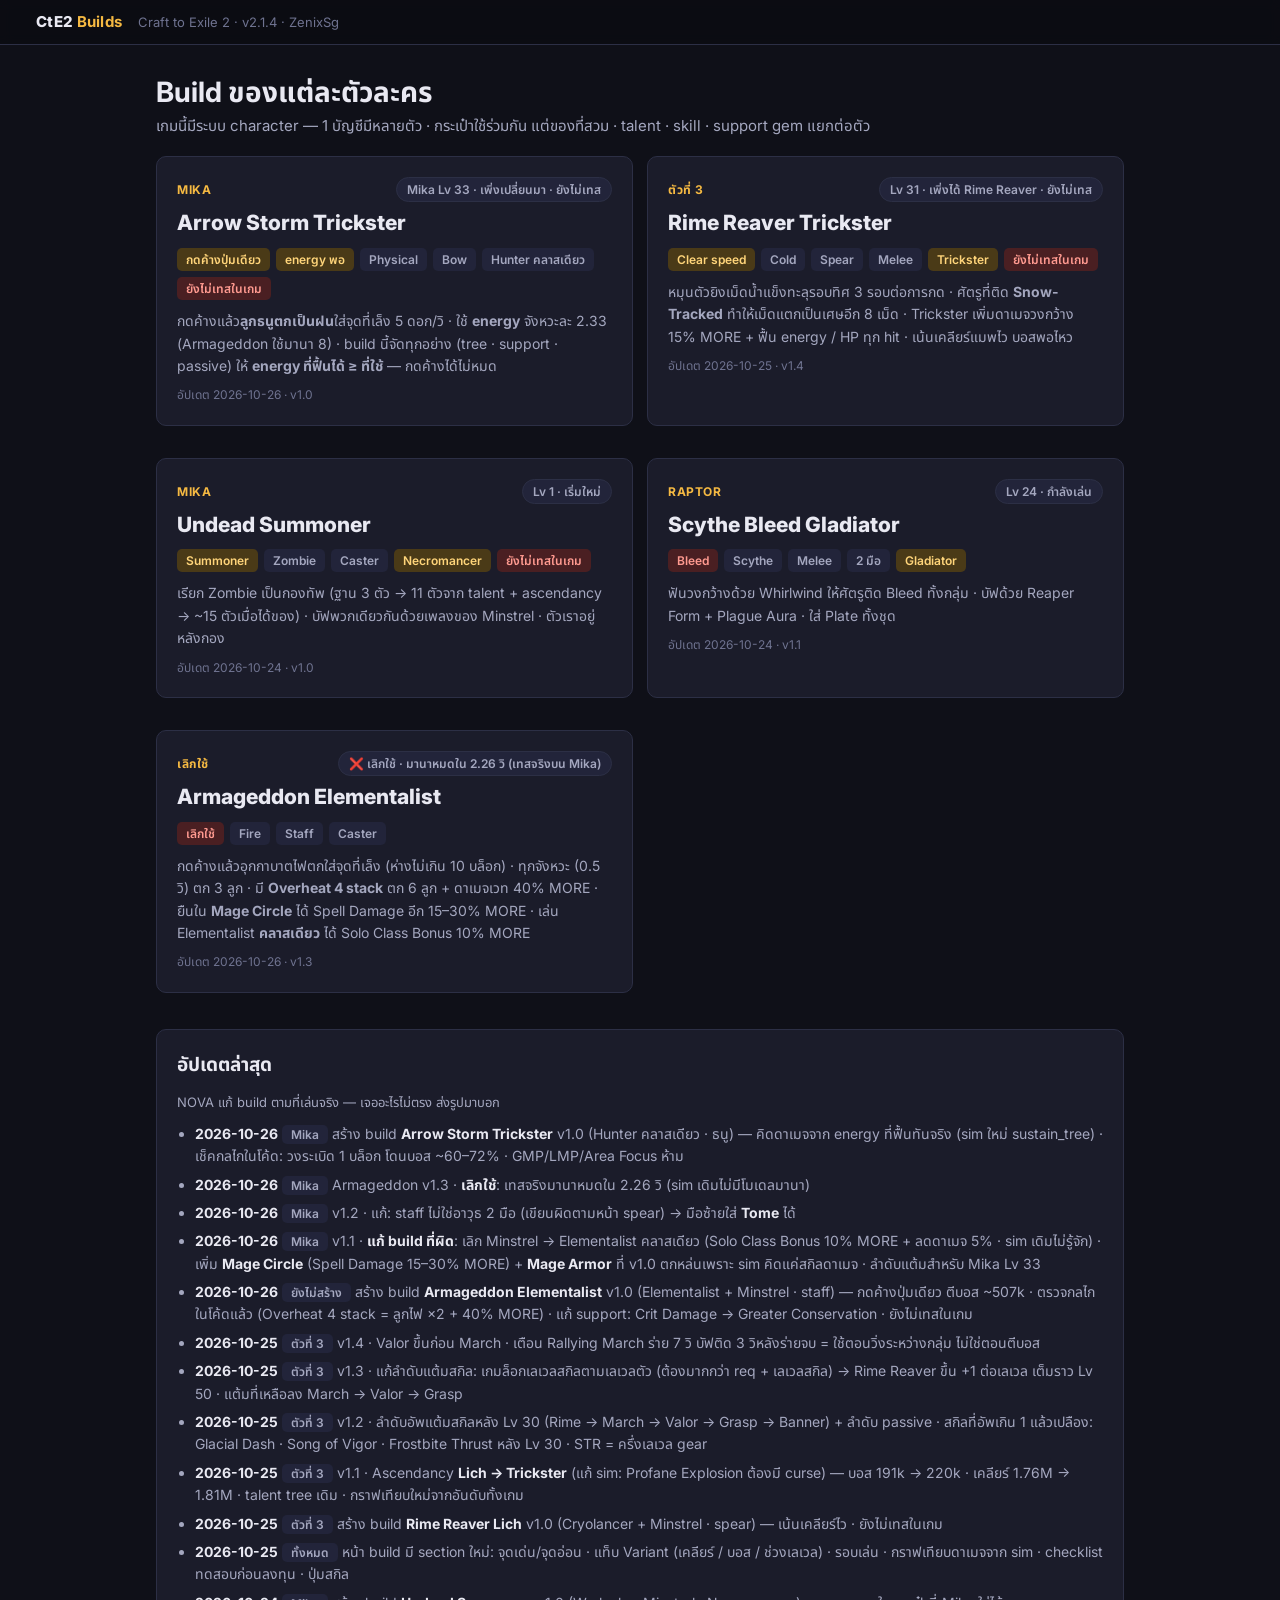
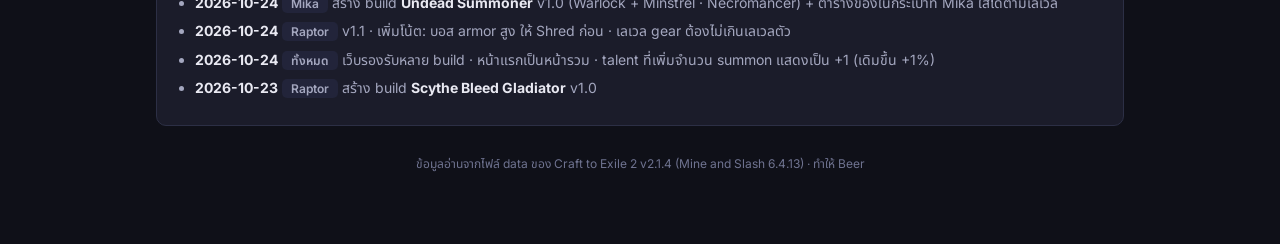
==== commit 4eb7e16c: "arrowstorm v1.0 (Mika): sustain-optimised Hunter build; armageddon retired Co-Authored-By: Claude Op" ====
--- a/index.html
+++ b/index.html
@@ -30,6 +30,7 @@
 <div id="tip" class="tip" hidden></div>
 <script src="changelog.js"></script>
 <script src="builds/list.js"></script>
+<script src="builds/arrowstorm.content.js"></script>
 <script src="builds/armageddon.content.js"></script>
 <script src="builds/rime.content.js"></script>
 <script src="builds/summoner.content.js"></script>
